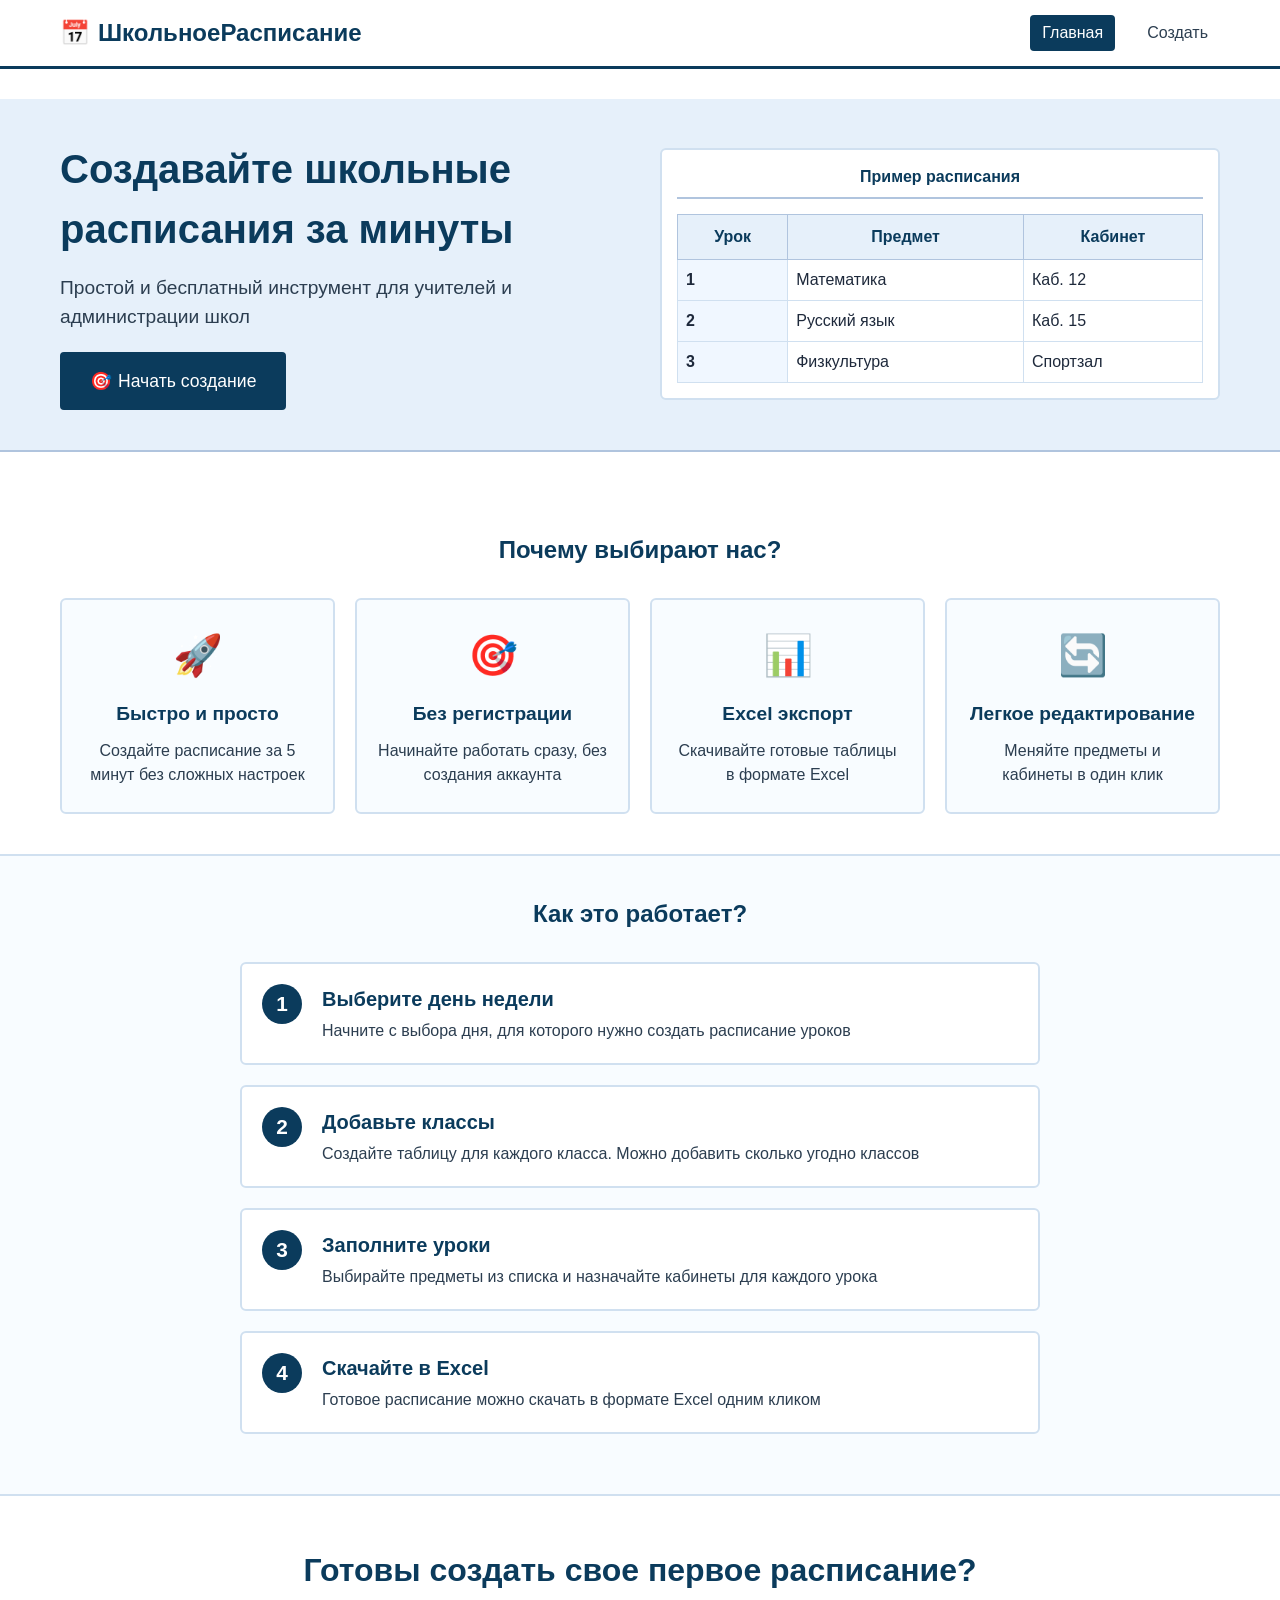
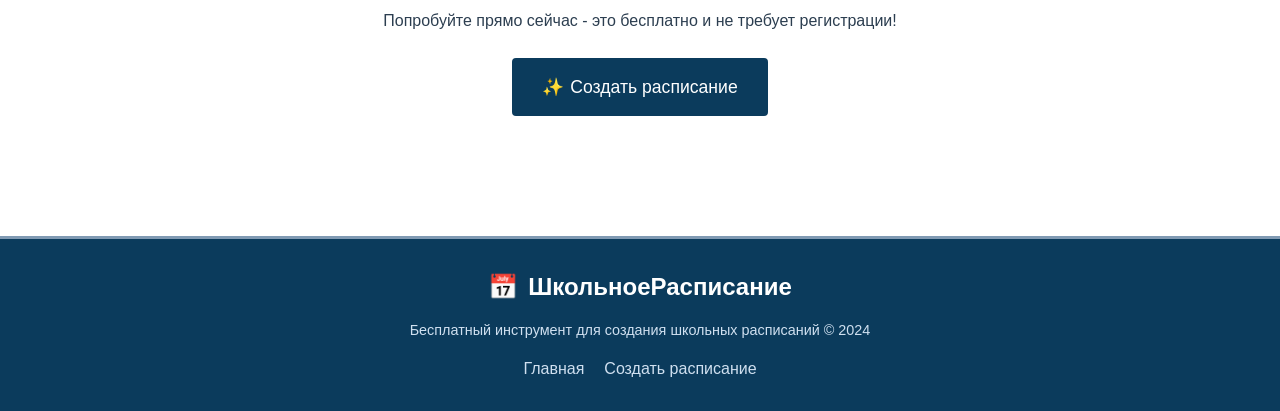
==== index.html @ 2f871915 "Add files via upload" ====
<!DOCTYPE html>
<html lang="ru">
<head>
    <meta charset="UTF-8">
    <meta name="viewport" content="width=device-width, initial-scale=1.0">
    <title>Генератор школьного расписания</title>

    <!-- Подключаем все CSS файлы -->
    <link rel="stylesheet" href="css/main.css">
    <link rel="stylesheet" href="css/components.css">
</head>
<body>
    <header>
        <div class="container">
            <nav class="navbar">
                <div class="logo">
                    <span class="logo-icon">📅</span>
                    <span class="logo-text">ШкольноеРасписание</span>
                </div>
                <div class="nav-links">
                    <a href="index.html" class="nav-link active">Главная</a>
                    <a href="schedule.html" class="nav-link">Создать</a>
                </div>
            </nav>
        </div>
    </header>

    <main>
        <section class="hero">
            <div class="container">
                <div class="hero-content">
                    <h1 class="hero-title">Создавайте школьные расписания за минуты</h1>
                    <p class="hero-subtitle">Простой и бесплатный инструмент для учителей и администрации школ</p>
                    <a href="schedule.html" class="btn btn-primary btn-large">
                        <span class="btn-icon">🎯</span>
                        Начать создание
                    </a>
                </div>
                <div class="hero-image">
                    <div class="image-placeholder">
                        <div class="demo-schedule">
                            <div class="demo-header">Пример расписания</div>
                            <table class="demo-table">
                                <thead>
                                    <tr>
                                        <th>Урок</th>
                                        <th>Предмет</th>
                                        <th>Кабинет</th>
                                    </tr>
                                </thead>
                                <tbody>
                                    <tr>
                                        <td>1</td>
                                        <td>Математика</td>
                                        <td>Каб. 12</td>
                                    </tr>
                                    <tr>
                                        <td>2</td>
                                        <td>Русский язык</td>
                                        <td>Каб. 15</td>
                                    </tr>
                                    <tr>
                                        <td>3</td>
                                        <td>Физкультура</td>
                                        <td>Спортзал</td>
                                    </tr>
                                </tbody>
                            </table>
                        </div>
                    </div>
                </div>
            </div>
        </section>

        <section class="features">
            <div class="container">
                <h2 class="section-title">Почему выбирают нас?</h2>
                <div class="features-grid">
                    <div class="feature-card">
                        <div class="feature-icon">🚀</div>
                        <h3 class="feature-title">Быстро и просто</h3>
                        <p class="feature-text">Создайте расписание за 5 минут без сложных настроек</p>
                    </div>
                    <div class="feature-card">
                        <div class="feature-icon">🎯</div>
                        <h3 class="feature-title">Без регистрации</h3>
                        <p class="feature-text">Начинайте работать сразу, без создания аккаунта</p>
                    </div>
                    <div class="feature-card">
                        <div class="feature-icon">📊</div>
                        <h3 class="feature-title">Excel экспорт</h3>
                        <p class="feature-text">Скачивайте готовые таблицы в формате Excel</p>
                    </div>
                    <div class="feature-card">
                        <div class="feature-icon">🔄</div>
                        <h3 class="feature-title">Легкое редактирование</h3>
                        <p class="feature-text">Меняйте предметы и кабинеты в один клик</p>
                    </div>
                </div>
            </div>
        </section>

        <section class="instructions">
            <div class="container">
                <h2 class="section-title">Как это работает?</h2>
                <div class="steps">
                    <div class="step">
                        <div class="step-number">1</div>
                        <div class="step-content">
                            <h3>Выберите день недели</h3>
                            <p>Начните с выбора дня, для которого нужно создать расписание уроков</p>
                        </div>
                    </div>
                    <div class="step">
                        <div class="step-number">2</div>
                        <div class="step-content">
                            <h3>Добавьте классы</h3>
                            <p>Создайте таблицу для каждого класса. Можно добавить сколько угодно классов</p>
                        </div>
                    </div>
                    <div class="step">
                        <div class="step-number">3</div>
                        <div class="step-content">
                            <h3>Заполните уроки</h3>
                            <p>Выбирайте предметы из списка и назначайте кабинеты для каждого урока</p>
                        </div>
                    </div>
                    <div class="step">
                        <div class="step-number">4</div>
                        <div class="step-content">
                            <h3>Скачайте в Excel</h3>
                            <p>Готовое расписание можно скачать в формате Excel одним кликом</p>
                        </div>
                    </div>
                </div>
            </div>
        </section>

        <section class="cta">
            <div class="container">
                <div class="cta-content">
                    <h2>Готовы создать свое первое расписание?</h2>
                    <p>Попробуйте прямо сейчас - это бесплатно и не требует регистрации!</p>
                    <a href="schedule.html" class="btn btn-primary btn-large">
                        <span class="btn-icon">✨</span>
                        Создать расписание
                    </a>
                </div>
            </div>
        </section>
    </main>

    <footer>
        <div class="container">
            <div class="footer-content">
                <div class="footer-logo">
                    <span class="logo-icon">📅</span>
                    <span class="logo-text">ШкольноеРасписание</span>
                </div>
                <p class="footer-text">Бесплатный инструмент для создания школьных расписаний © 2024</p>
                <div class="footer-links">
                    <a href="index.html" class="footer-link">Главная</a>
                    <a href="schedule.html" class="footer-link">Создать расписание</a>
                </div>
            </div>
        </div>
    </footer>
</body>
</html>
---- css/main.css ----
/* main.css - Основные стили (упрощенная бело-синяя версия) */

* {
    margin: 0;
    padding: 0;
    box-sizing: border-box;
}

body {
    font-family: -apple-system, BlinkMacSystemFont, 'Segoe UI', Roboto, Oxygen, Ubuntu, sans-serif;
    line-height: 1.5;
    color: #1e293b; /* Темно-синий/серый для текста */
    background-color: #ffffff; /* Чисто белый фон */
    min-height: 100vh;
    display: flex;
    flex-direction: column;
}

.container {
    width: 100%;
    max-width: 1200px;
    margin: 0 auto;
    padding: 0 20px;
}

main {
    flex: 1;
    padding: 30px 0;
}

/* Заголовки */
h1 {
    font-size: 2rem;
    font-weight: 600;
    color: #0b3b5c; /* Темно-синий */
    margin-bottom: 1rem;
}
h2 {
    font-size: 1.5rem;
    font-weight: 600;
    color: #0b3b5c;
    margin-bottom: 0.75rem;
}
h3 {
    font-size: 1.25rem;
    font-weight: 600;
    color: #0b3b5c;
    margin-bottom: 0.5rem;
}
.section-title {
    text-align: center;
    margin-bottom: 30px;
}
/* Убираем декоративную полоску после заголовка */

/* Утилиты */
.hidden {
    display: none !important;
}

/* --- Главная страница (максимально просто) --- */
.hero {
    background-color: #e6f0fa; /* Очень светлый синий */
    padding: 40px 0;
    margin-bottom: 40px;
    border-bottom: 2px solid #b0c4de; /* Спокойная синяя граница */
}
.hero .container {
    display: grid;
    grid-template-columns: 1fr 1fr;
    gap: 40px;
    align-items: center;
}
.hero-title {
    font-size: 2.5rem;
    font-weight: 600;
    color: #0b3b5c;
    margin-bottom: 15px;
}
.hero-subtitle {
    font-size: 1.2rem;
    color: #2c3e50;
    margin-bottom: 20px;
}

/* Демо таблица */
.demo-schedule {
    background: white;
    border: 2px solid #d0e0f0;
    border-radius: 6px;
    padding: 15px;
}
.demo-header {
    font-weight: 600;
    color: #0b3b5c;
    margin-bottom: 15px;
    text-align: center;
    border-bottom: 2px solid #b0c4de;
    padding-bottom: 8px;
}
.demo-table {
    width: 100%;
    border-collapse: collapse;
}
.demo-table th {
    background-color: #e6f0fa;
    color: #0b3b5c;
    font-weight: 600;
    padding: 10px 8px;
    text-align: center;
    border: 1px solid #b0c4de;
}
.demo-table td {
    padding: 8px;
    border: 1px solid #d0e0f0;
    color: #1e293b;
}
.demo-table td:first-child {
    font-weight: 600;
    background-color: #f0f7ff;
}

/* Секция преимуществ */
.features {
    padding: 40px 0;
}
.features-grid {
    display: grid;
    grid-template-columns: repeat(auto-fit, minmax(250px, 1fr));
    gap: 20px;
}
.feature-card {
    background: #f8fcff;
    border: 2px solid #d0e0f0;
    border-radius: 6px;
    padding: 25px 20px;
    text-align: center;
}
.feature-icon {
    font-size: 40px;
    margin-bottom: 15px;
}
.feature-title {
    font-size: 1.2rem;
    font-weight: 600;
    color: #0b3b5c;
    margin-bottom: 10px;
}
.feature-text {
    color: #2c3e50;
}

/* Секция инструкций */
.instructions {
    padding: 40px 0;
    background-color: #f8fcff;
    border-top: 2px solid #d0e0f0;
    border-bottom: 2px solid #d0e0f0;
}
.steps {
    max-width: 800px;
    margin: 0 auto;
}
.step {
    display: flex;
    gap: 20px;
    margin-bottom: 20px;
    padding: 20px;
    background: white;
    border: 2px solid #d0e0f0;
    border-radius: 6px;
}
.step-number {
    flex-shrink: 0;
    width: 40px;
    height: 40px;
    background-color: #0b3b5c;
    color: white;
    border-radius: 50%;
    display: flex;
    align-items: center;
    justify-content: center;
    font-size: 1.3rem;
    font-weight: 600;
}
.step-content h3 {
    margin-bottom: 5px;
}
.step-content p {
    color: #2c3e50;
}

/* Секция призыва к действию */
.cta {
    padding: 50px 0;
    text-align: center;
}
.cta h2 {
    font-size: 2rem;
    margin-bottom: 15px;
}
.cta p {
    color: #2c3e50;
    margin-bottom: 25px;
}
---- css/components.css ----
/* components.css - Упрощенные компоненты (бело-синие) */

/* --- Шапка --- */
header {
    background: white;
    border-bottom: 3px solid #0b3b5c; /* Жирная нижняя граница */
    position: sticky;
    top: 0;
    z-index: 100;
}
.navbar {
    display: flex;
    justify-content: space-between;
    align-items: center;
    padding: 15px 0;
}
.logo {
    display: flex;
    align-items: center;
    gap: 8px;
    text-decoration: none;
}
.logo-icon {
    font-size: 24px;
}
.logo-text {
    font-size: 1.5rem;
    font-weight: 700;
    color: #0b3b5c; /* Просто темно-синий, без градиента */
}
.nav-links {
    display: flex;
    gap: 20px;
}
.nav-link {
    text-decoration: none;
    color: #2c3e50;
    font-weight: 500;
    padding: 6px 12px;
    border-radius: 4px;
    transition: 0.2s;
}
.nav-link:hover {
    background-color: #e6f0fa;
    color: #0b3b5c;
}
.nav-link.active {
    background-color: #0b3b5c;
    color: white;
}

/* --- Подвал --- */
footer {
    background: #0b3b5c; /* Темно-синий */
    color: white;
    padding: 30px 0;
    margin-top: 40px;
    border-top: 3px solid #809ab3;
}
.footer-content {
    display: flex;
    flex-direction: column;
    align-items: center;
    gap: 15px;
    text-align: center;
}
.footer-logo {
    display: flex;
    align-items: center;
    gap: 10px;
}
.footer-logo .logo-text {
    color: white;
    font-size: 1.5rem;
    font-weight: 700;
}
.footer-text {
    color: #d0e0f0;
    font-size: 0.9rem;
}
.footer-links {
    display: flex;
    gap: 20px;
}
.footer-link {
    color: #d0e0f0;
    text-decoration: none;
    transition: 0.2s;
}
.footer-link:hover {
    color: white;
    text-decoration: underline;
}

/* --- Кнопки (плоские, без теней) --- */
.btn {
    display: inline-flex;
    align-items: center;
    justify-content: center;
    gap: 6px;
    padding: 10px 20px;
    border: 2px solid transparent;
    border-radius: 4px;
    font-size: 1rem;
    font-weight: 500;
    cursor: pointer;
    transition: 0.15s;
    text-decoration: none;
    white-space: nowrap;
}
.btn-primary {
    background-color: #0b3b5c;
    color: white;
    border-color: #0b3b5c;
}
.btn-primary:hover {
    background-color: #1f4f70;
    border-color: #1f4f70;
}
.btn-outline {
    background: white;
    color: #0b3b5c;
    border: 2px solid #0b3b5c;
}
.btn-outline:hover {
    background: #e6f0fa;
}
.btn-secondary {
    background: #f0f7ff;
    color: #0b3b5c;
    border: 2px solid #b0c4de;
}
.btn-secondary:hover {
    background: #e6f0fa;
}
.btn-large {
    padding: 14px 28px;
    font-size: 1.1rem;
}

/* --- Выбор предмета/кабинета (как кнопки) --- */
.subject-select,
.classroom-select {
    width: 100%;
    padding: 10px 12px;
    background: white;
    border: 2px solid #b0c4de;
    border-radius: 4px;
    font-size: 1rem;
    color: #1e293b;
    cursor: pointer;
    text-align: left;
    transition: 0.15s;
    display: flex;
    align-items: center;
    justify-content: space-between;
    position: relative;
}

/* Стрелка вниз для обоих элементов */
.subject-select::after,
.classroom-select::after {
    content: '▼';
    font-size: 12px;
    color: #809ab3;
    transition: transform 0.15s;
    margin-left: 8px;
}

/* Состояния при наведении */
.subject-select:hover,
.classroom-select:hover {
    border-color: #0b3b5c;
    background: #f8fcff;
}

.subject-select:hover::after,
.classroom-select:hover::after {
    color: #0b3b5c;
}

/* Активное состояние (когда открыт выпадающий список) */
.subject-select:active,
.classroom-select:active {
    background: #e6f0fa;
}

/* Отключенное состояние */
.subject-select:disabled,
.classroom-select:disabled {
    background: #f0f7ff;
    border-color: #d0e0f0;
    color: #809ab3;
    cursor: not-allowed;
}

.subject-select:disabled::after,
.classroom-select:disabled::after {
    color: #b0c4de;
}

/* Состояние "заполнено" (когда предмет/кабинет выбран) */
.subject-select.subject-filled,
.classroom-select.classroom-filled {
    background-color: #e3f2fd;
    border-color: #0b3b5c;
    font-weight: 500;
}

/* Состояние "пропуск" для предметов */
.subject-select.subject-skip {
    background-color: #fff3e0;
    border-color: #ffb74d;
    color: #b85c00;
}

.subject-select.subject-skip::after {
    color: #b85c00;
}

/* --- Кнопка добавления урока --- */
.add-row-btn {
    width: 100%;
    padding: 12px;
    background: #f0f7ff;
    border: 2px dashed #809ab3;
    border-radius: 4px;
    font-size: 1rem;
    color: #0b3b5c;
    cursor: pointer;
    transition: 0.15s;
    display: flex;
    align-items: center;
    justify-content: center;
    gap: 8px;
}
.add-row-btn::before {
    content: '+';
    font-size: 1.4rem;
    font-weight: 600;
}
.add-row-btn:hover {
    background: #e6f0fa;
    border-color: #0b3b5c;
}

/* --- Кнопка пропуска урока --- */
.skip-lesson-btn {
    background: #f0f7ff;
    color: #0b3b5c;
    border: 2px solid #809ab3;
    padding: 10px 20px;
    border-radius: 4px;
    font-size: 1rem;
    cursor: pointer;
    transition: 0.15s;
    display: inline-flex;
    align-items: center;
    gap: 8px;
}
.skip-lesson-btn::before {
    content: '⏸️';
    font-size: 1rem;
}
.skip-lesson-btn:hover {
    background: #e6f0fa;
    border-color: #0b3b5c;
}

/* --- Панель действий --- */
.controls {
    display: flex;
    justify-content: center;
    margin: 30px 0;
    padding: 20px;
    background: #f8fcff;
    border: 2px solid #d0e0f0;
    border-radius: 6px;
}
.action-buttons {
    display: flex;
    gap: 20px;
    justify-content: center;
    margin-top: 30px;
    padding-top: 20px;
    border-top: 2px solid #d0e0f0;
}
.action-buttons .btn {
    min-width: 180px;
}
.class-actions {
    display: flex;
    gap: 10px;
    margin-top: 10px;
}
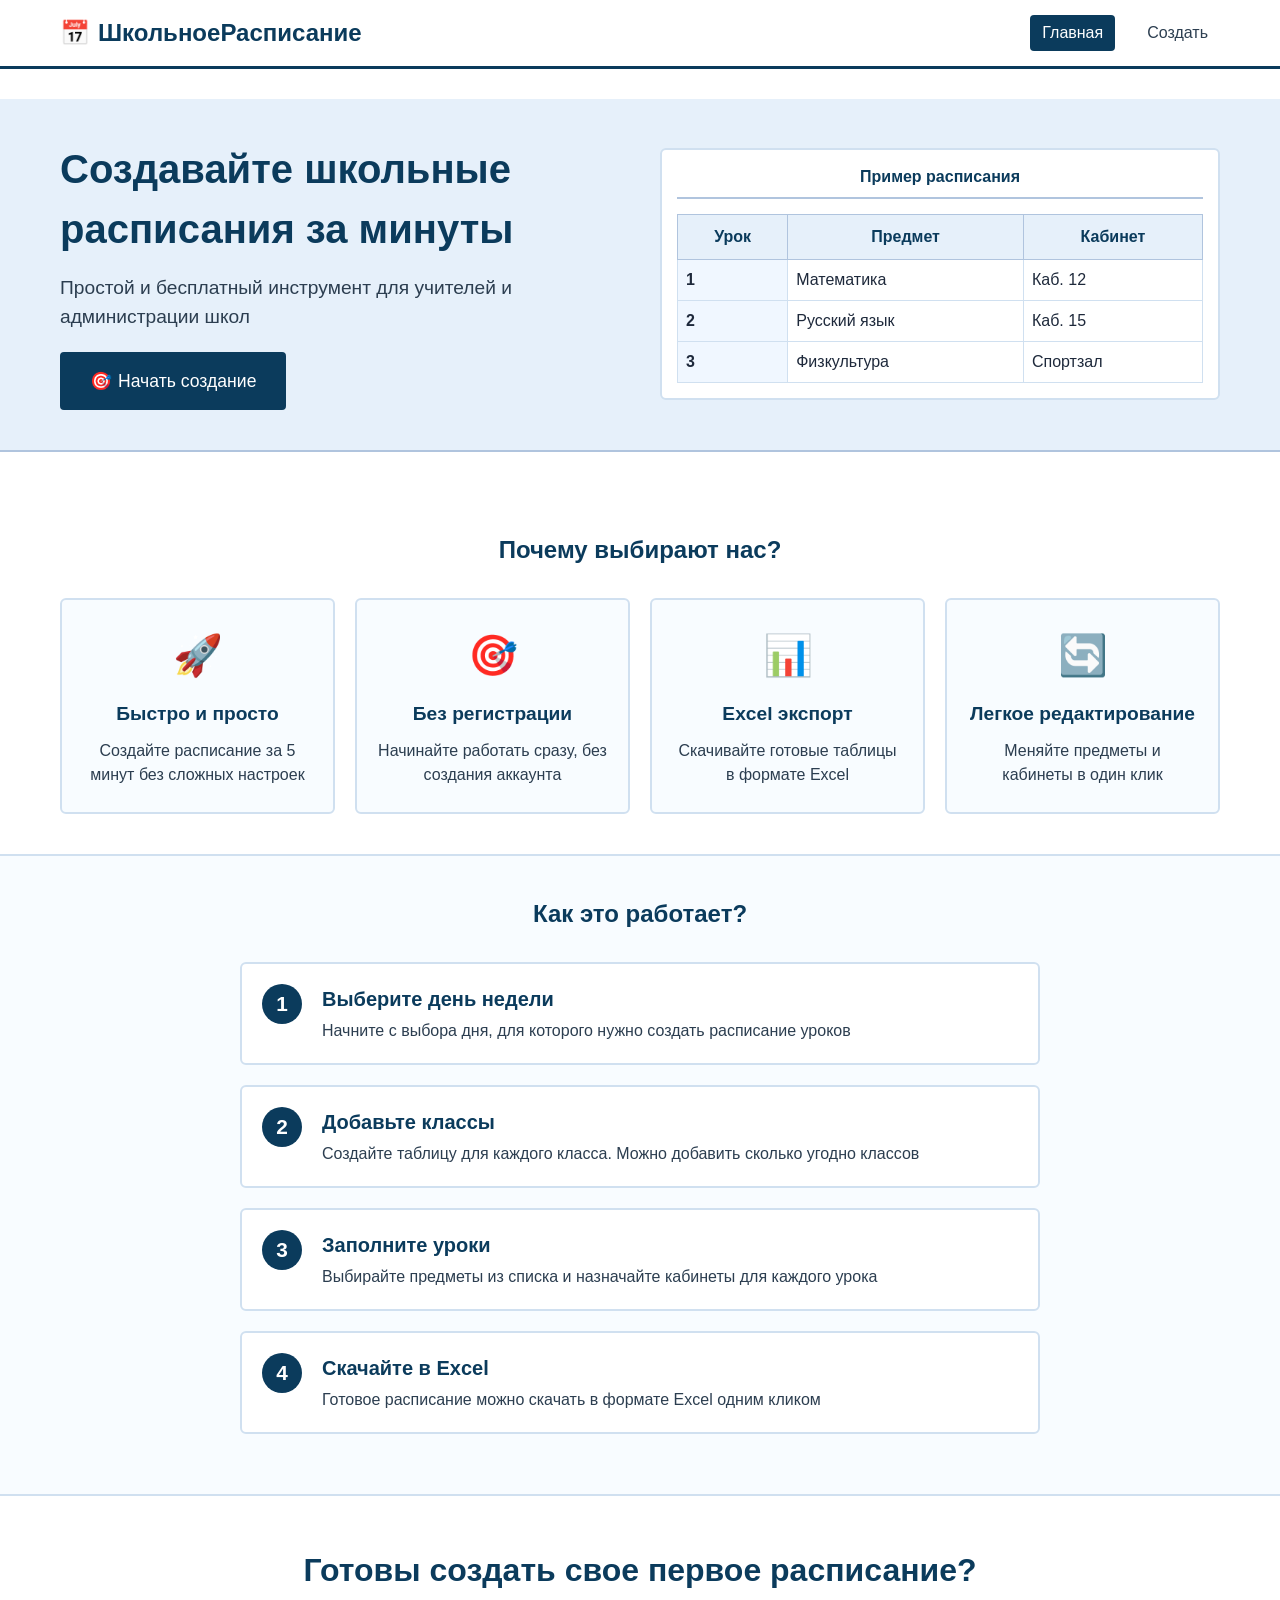
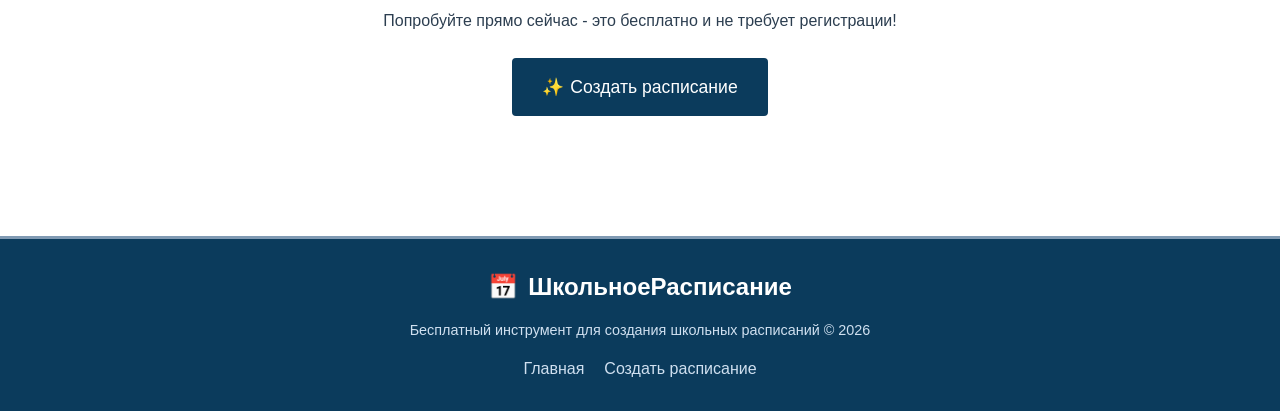
==== commit 72ab5e4d: "Update index.html" ====
--- a/index.html
+++ b/index.html
@@ -157,7 +157,7 @@
                     <span class="logo-icon">📅</span>
                     <span class="logo-text">ШкольноеРасписание</span>
                 </div>
-                <p class="footer-text">Бесплатный инструмент для создания школьных расписаний © 2024</p>
+                <p class="footer-text">Бесплатный инструмент для создания школьных расписаний © 2026</p>
                 <div class="footer-links">
                     <a href="index.html" class="footer-link">Главная</a>
                     <a href="schedule.html" class="footer-link">Создать расписание</a>
@@ -166,4 +166,5 @@
         </div>
     </footer>
 </body>
-</html>+
+</html>
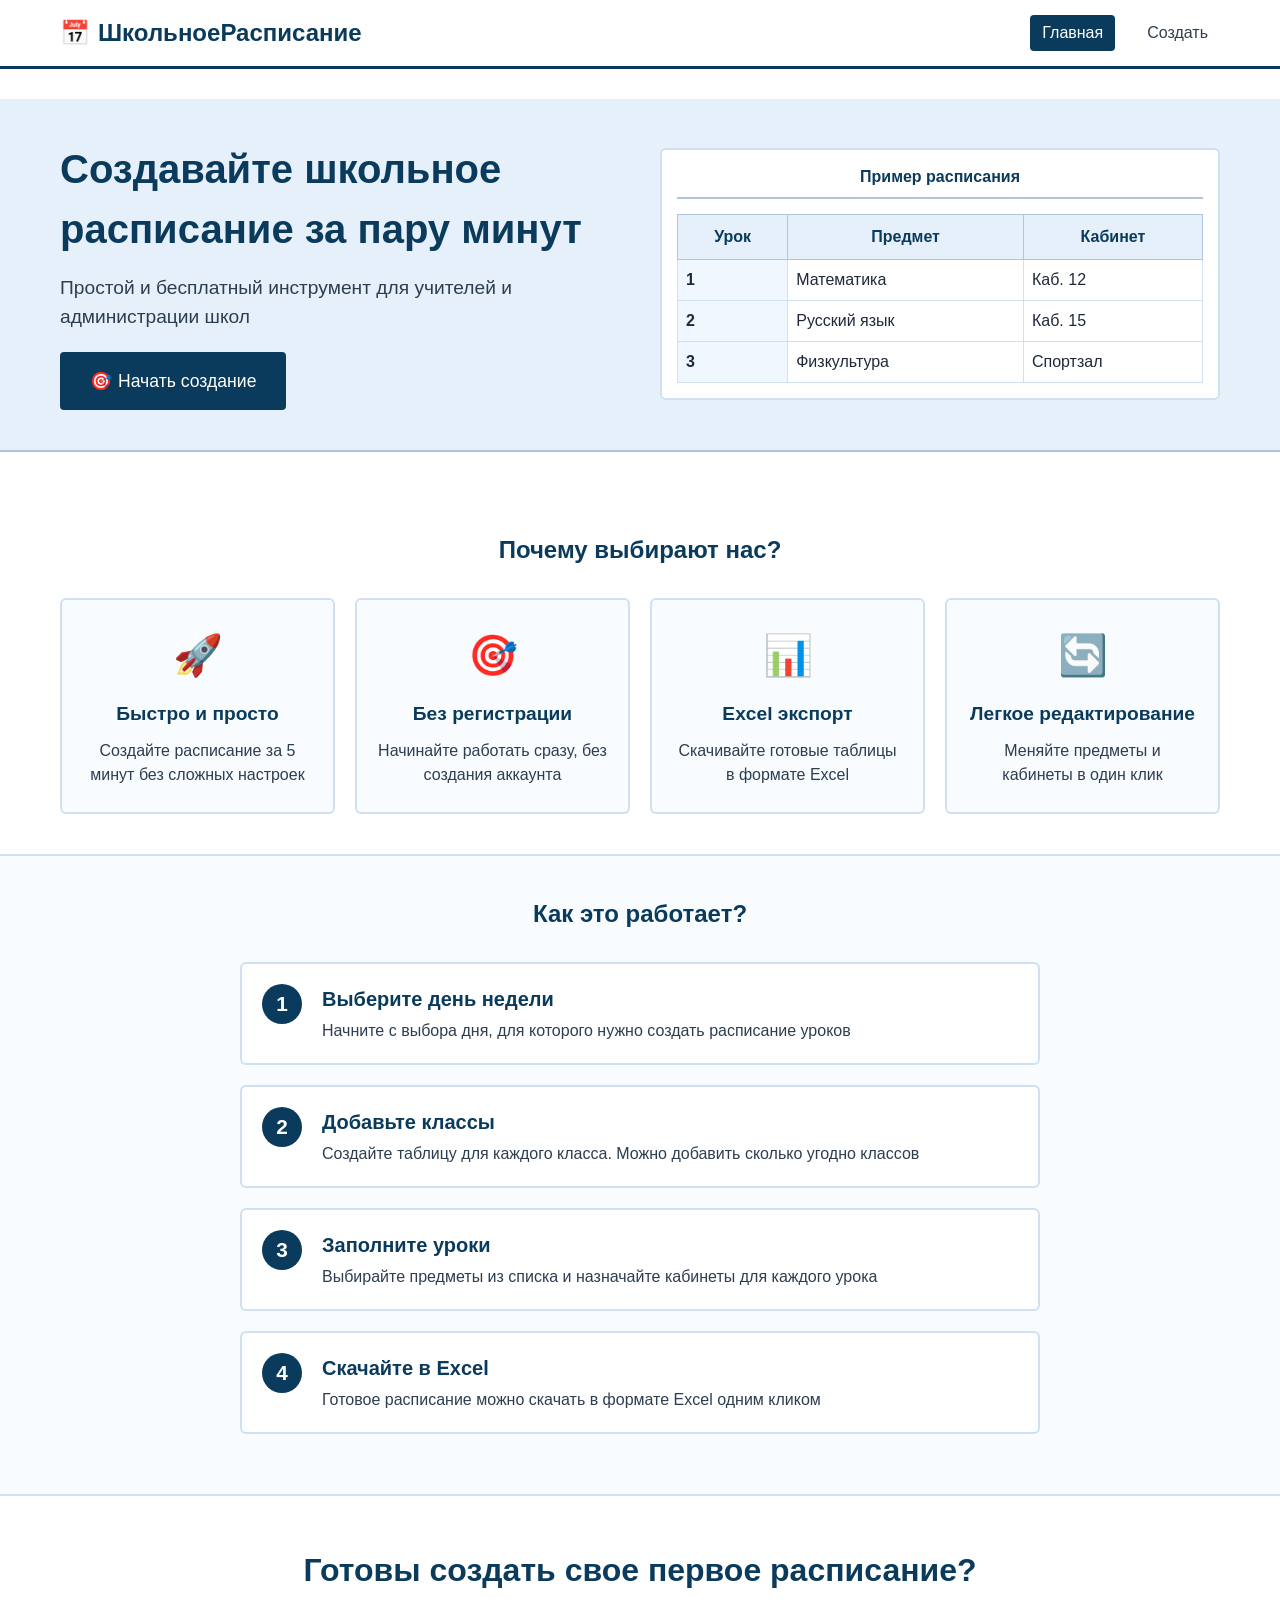
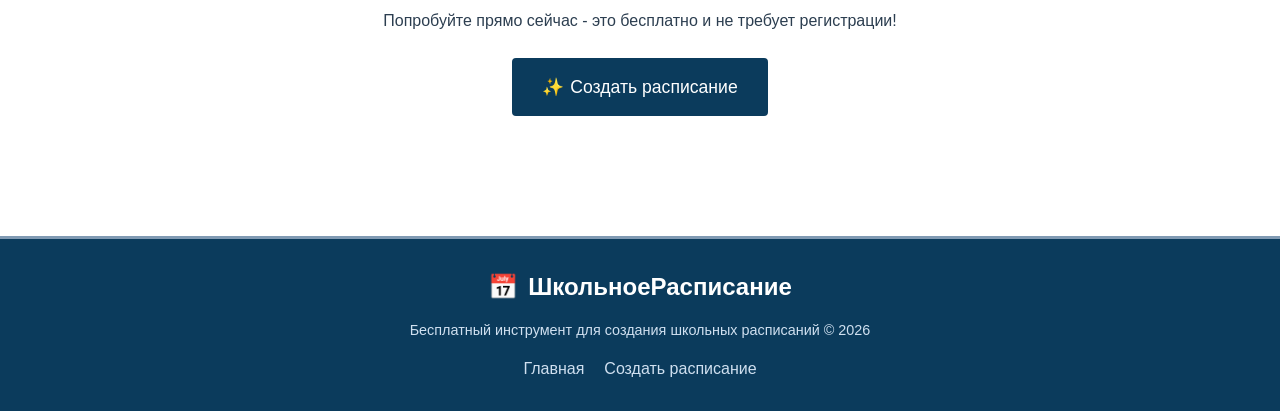
==== commit 0bf2527b: "Update index.html" ====
--- a/index.html
+++ b/index.html
@@ -29,7 +29,7 @@
         <section class="hero">
             <div class="container">
                 <div class="hero-content">
-                    <h1 class="hero-title">Создавайте школьные расписания за минуты</h1>
+                    <h1 class="hero-title">Создавайте школьное расписание за пару минут</h1>
                     <p class="hero-subtitle">Простой и бесплатный инструмент для учителей и администрации школ</p>
                     <a href="schedule.html" class="btn btn-primary btn-large">
                         <span class="btn-icon">🎯</span>
@@ -168,3 +168,4 @@
 </body>
 
 </html>
+
